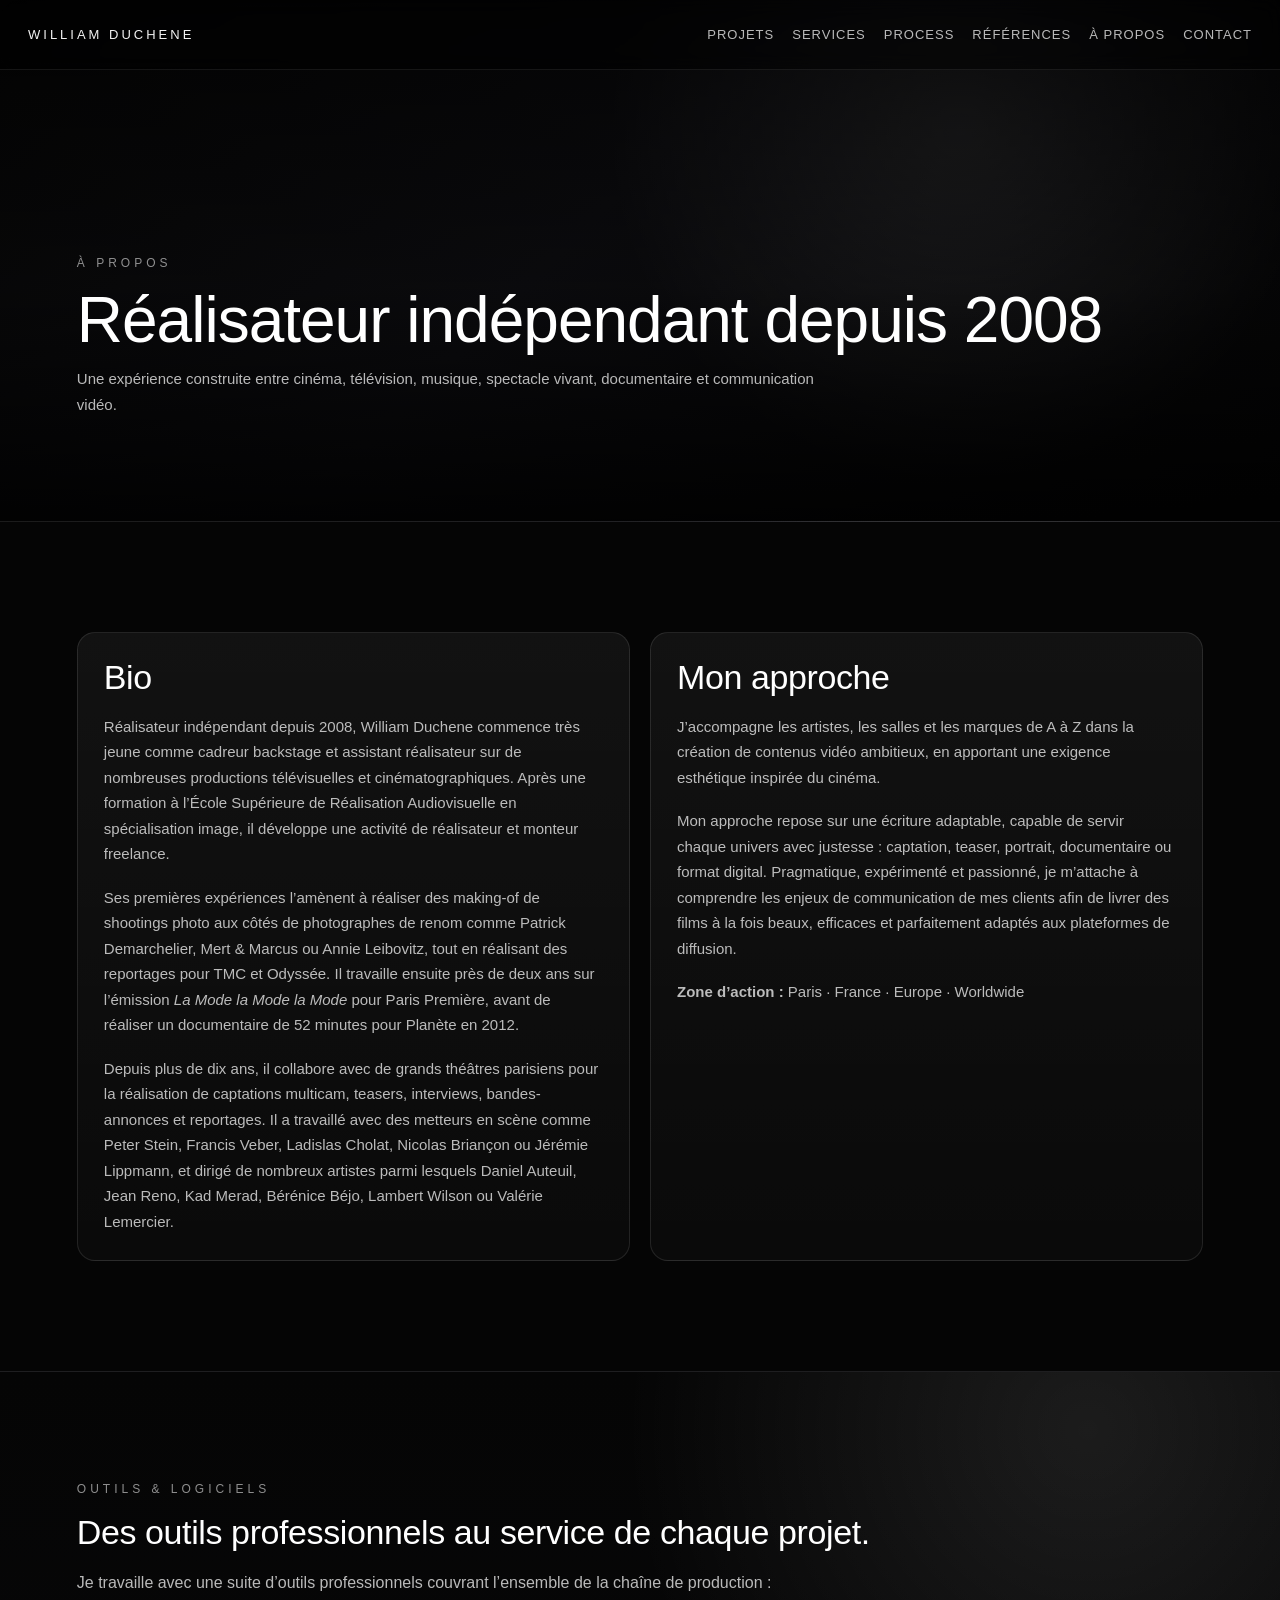
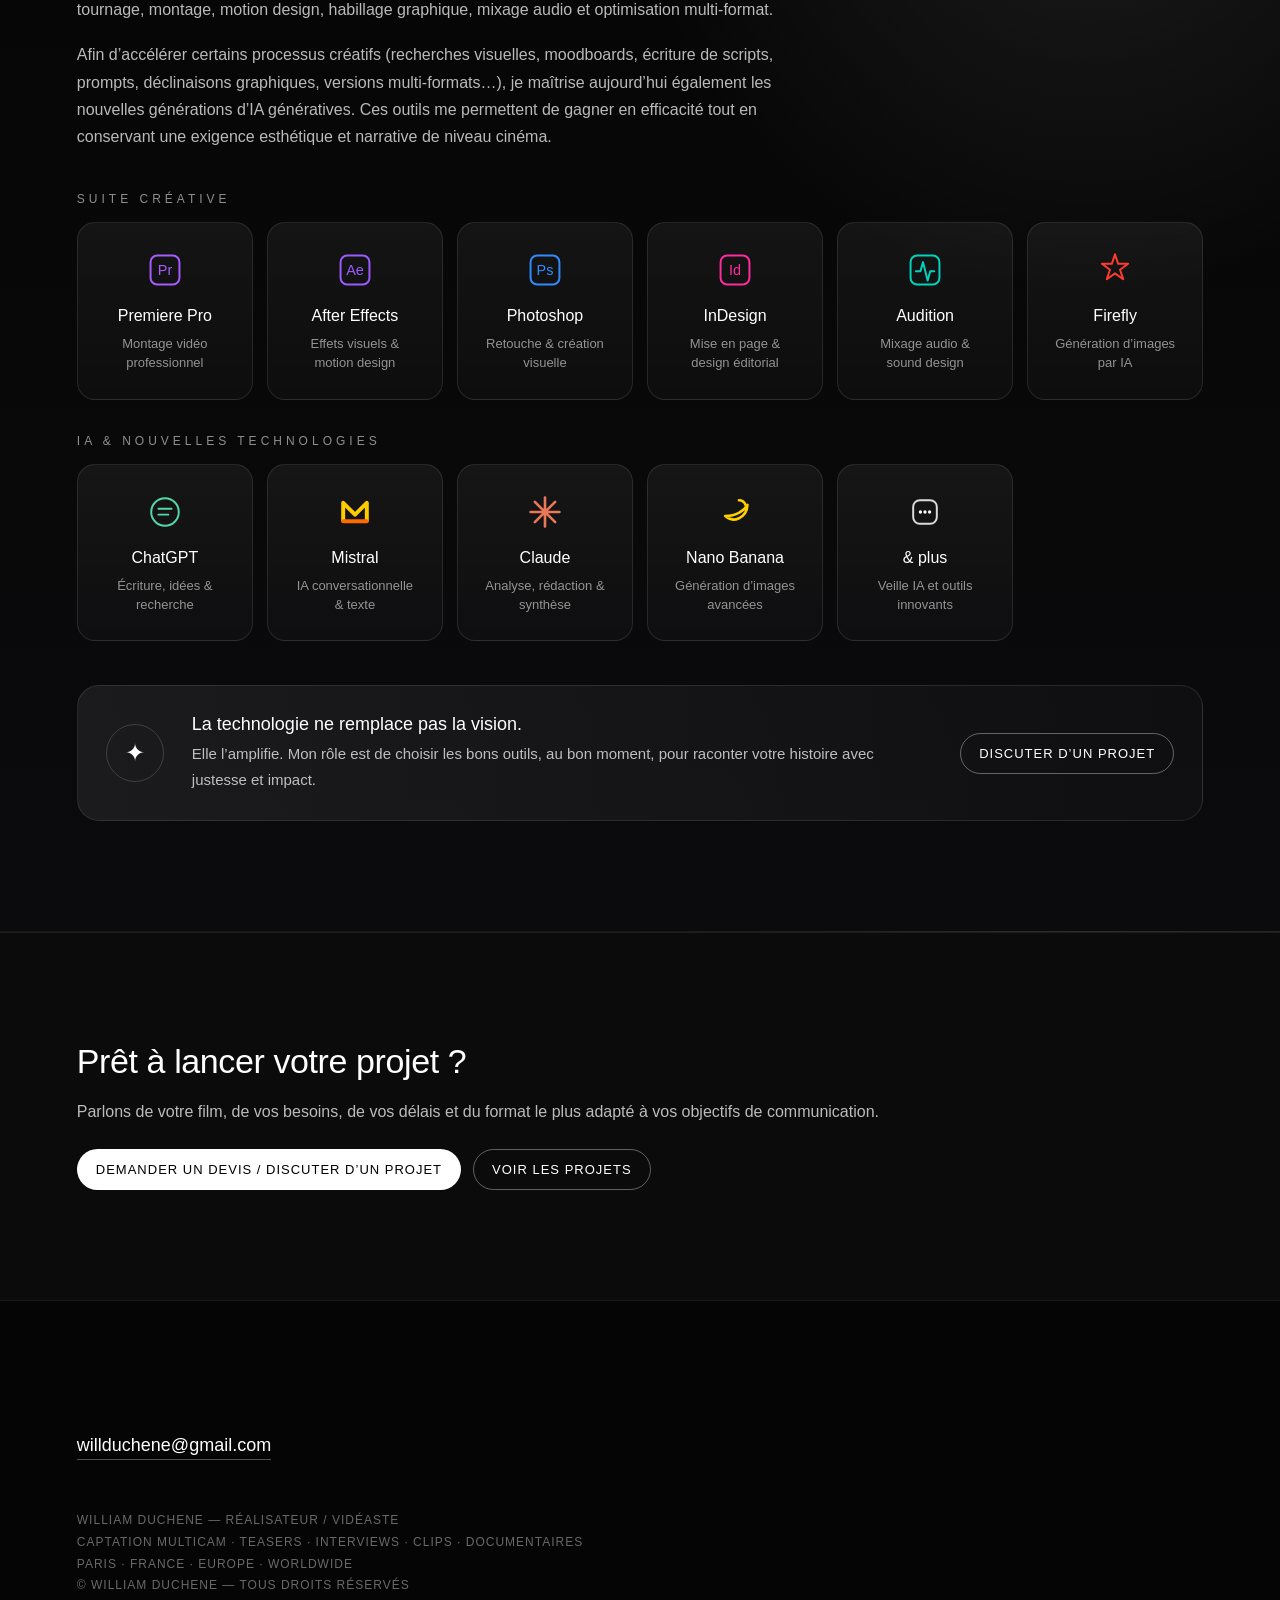
==== about.html @ 10865cca "Add files via upload" ====
<!DOCTYPE html>
<html lang="fr">
<head>
  <meta charset="UTF-8" />
  <meta name="viewport" content="width=device-width, initial-scale=1.0" />

  <title>À propos | William Duchene | Réalisateur & Vidéaste</title>
  <meta name="description" content="À propos de William Duchene, réalisateur et vidéaste indépendant basé à Paris. Bio, approche, outils professionnels, IA génératives et accompagnement vidéo de A à Z." />
  <meta name="author" content="William Duchene" />
  <meta name="robots" content="index, follow" />
  <meta http-equiv="Content-Language" content="fr" />

  <link rel="stylesheet" href="style.css" />
</head>

<body class="about-page">

<header class="topbar">
  <a class="logo" href="index.html">WILLIAM DUCHENE</a>

  <nav class="nav">
    <a href="index.html#projects">Projets</a>
    <a href="services.html">Services</a>
    <a href="process.html">Process</a>
    <a href="references.html">Références</a>
    <a href="about.html">À propos</a>
    <a href="index.html#contact">Contact</a>
  </nav>
</header>

<section class="page-hero">
  <div class="page-hero-overlay"></div>
  <div class="page-hero-content">
    <span class="kicker">À propos</span>
    <h1>Réalisateur indépendant depuis 2008</h1>
    <p>Une expérience construite entre cinéma, télévision, musique, spectacle vivant, documentaire et communication vidéo.</p>
  </div>
</section>


<section class="section">
  <div class="section-inner">
    <div class="content-grid">
      <article class="content-card">
        <h2>Bio</h2>
        <p>
          Réalisateur indépendant depuis 2008, William Duchene commence très jeune comme cadreur backstage et assistant réalisateur
          sur de nombreuses productions télévisuelles et cinématographiques. Après une formation à l’École Supérieure de Réalisation
          Audiovisuelle en spécialisation image, il développe une activité de réalisateur et monteur freelance.
        </p>
        <p style="margin-top:18px;">
          Ses premières expériences l’amènent à réaliser des making-of de shootings photo aux côtés de photographes de renom comme
          Patrick Demarchelier, Mert & Marcus ou Annie Leibovitz, tout en réalisant des reportages pour TMC et Odyssée.
          Il travaille ensuite près de deux ans sur l’émission <em>La Mode la Mode la Mode</em> pour Paris Première, avant de réaliser
          un documentaire de 52 minutes pour Planète en 2012.
        </p>
        <p style="margin-top:18px;">
          Depuis plus de dix ans, il collabore avec de grands théâtres parisiens pour la réalisation de captations multicam,
          teasers, interviews, bandes-annonces et reportages. Il a travaillé avec des metteurs en scène comme Peter Stein,
          Francis Veber, Ladislas Cholat, Nicolas Briançon ou Jérémie Lippmann, et dirigé de nombreux artistes parmi lesquels
          Daniel Auteuil, Jean Reno, Kad Merad, Bérénice Béjo, Lambert Wilson ou Valérie Lemercier.
        </p>
      </article>

      <article class="content-card">
        <h2>Mon approche</h2>
        <p>
          J’accompagne les artistes, les salles et les marques de A à Z dans la création de contenus vidéo ambitieux,
          en apportant une exigence esthétique inspirée du cinéma.
        </p>
        <p style="margin-top:18px;">
          Mon approche repose sur une écriture adaptable, capable de servir chaque univers avec justesse :
          captation, teaser, portrait, documentaire ou format digital. Pragmatique, expérimenté et passionné,
          je m’attache à comprendre les enjeux de communication de mes clients afin de livrer des films à la fois beaux,
          efficaces et parfaitement adaptés aux plateformes de diffusion.
        </p>
        <p style="margin-top:18px;">
          <strong>Zone d’action :</strong> Paris · France · Europe · Worldwide
        </p>
      </article>
    </div>
  </div>
</section>

<section class="section tools-section">
  <div class="section-inner">
    <span class="kicker">Outils & logiciels</span>
    <h2>Des outils professionnels au service de chaque projet.</h2>

    <div class="tools-intro">
      <p>
        Je travaille avec une suite d’outils professionnels couvrant l’ensemble de la chaîne de production :
        tournage, montage, motion design, habillage graphique, mixage audio et optimisation multi-format.
      </p>
      <p style="margin-top:18px;">
        Afin d’accélérer certains processus créatifs (recherches visuelles, moodboards, écriture de scripts,
        prompts, déclinaisons graphiques, versions multi-formats…), je maîtrise aujourd’hui également les nouvelles
        générations d’IA génératives. Ces outils me permettent de gagner en efficacité tout en conservant une
        exigence esthétique et narrative de niveau cinéma.
      </p>
    </div>

    <div class="tools-group-title">Suite créative</div>
    <div class="tools-grid">
      <article class="tool-card">
        <img src="assets/icons/premiere.svg" alt="Adobe Premiere Pro">
        <h3>Premiere Pro</h3>
        <p>Montage vidéo professionnel</p>
      </article>

      <article class="tool-card">
        <img src="assets/icons/aftereffects.svg" alt="Adobe After Effects">
        <h3>After Effects</h3>
        <p>Effets visuels & motion design</p>
      </article>

      <article class="tool-card">
        <img src="assets/icons/photoshop.svg" alt="Adobe Photoshop">
        <h3>Photoshop</h3>
        <p>Retouche & création visuelle</p>
      </article>

      <article class="tool-card">
        <img src="assets/icons/indesign.svg" alt="Adobe InDesign">
        <h3>InDesign</h3>
        <p>Mise en page & design éditorial</p>
      </article>

      <article class="tool-card">
        <img src="assets/icons/audition.svg" alt="Adobe Audition">
        <h3>Audition</h3>
        <p>Mixage audio & sound design</p>
      </article>

      <article class="tool-card">
        <img src="assets/icons/firefly.svg" alt="Adobe Firefly">
        <h3>Firefly</h3>
        <p>Génération d’images par IA</p>
      </article>
    </div>

    <div class="tools-group-title">IA & nouvelles technologies</div>
    <div class="tools-grid">
      <article class="tool-card">
        <img src="assets/icons/chatgpt.svg" alt="ChatGPT">
        <h3>ChatGPT</h3>
        <p>Écriture, idées & recherche</p>
      </article>

      <article class="tool-card">
        <img src="assets/icons/mistral.svg" alt="Mistral">
        <h3>Mistral</h3>
        <p>IA conversationnelle & texte</p>
      </article>

      <article class="tool-card">
        <img src="assets/icons/claude.svg" alt="Claude">
        <h3>Claude</h3>
        <p>Analyse, rédaction & synthèse</p>
      </article>

      <article class="tool-card">
        <img src="assets/icons/nanobanana.svg" alt="Nano Banana">
        <h3>Nano Banana</h3>
        <p>Génération d’images avancées</p>
      </article>

      <article class="tool-card">
        <img src="assets/icons/ai.svg" alt="IA générative">
        <h3>& plus</h3>
        <p>Veille IA et outils innovants</p>
      </article>
    </div>

    <div class="tools-manifesto">
      <div class="manifesto-icon">✦</div>
      <div>
        <strong>La technologie ne remplace pas la vision.</strong>
        <p>Elle l’amplifie. Mon rôle est de choisir les bons outils, au bon moment, pour raconter votre histoire avec justesse et impact.</p>
      </div>
      <a class="btn btn-outline" href="mailto:willduchene@gmail.com?subject=Demande%20de%20devis%20-%20Projet%20vid%C3%A9o">Discuter d’un projet</a>
    </div>
  </div>
</section>


<section class="section final-cta">
  <div class="section-inner">
    <h2>Prêt à lancer votre projet ?</h2>
    <p>Parlons de votre film, de vos besoins, de vos délais et du format le plus adapté à vos objectifs de communication.</p>
    <div class="contact-actions">
      <a class="btn" href="mailto:willduchene@gmail.com?subject=Demande%20de%20devis%20-%20Projet%20vid%C3%A9o">Demander un devis / Discuter d’un projet</a>
      <a class="btn btn-outline" href="index.html#projects">Voir les projets</a>
    </div>
  </div>
</section>

<section class="section contact">
  <div class="section-inner">
    <a class="contact-email" href="mailto:willduchene@gmail.com">willduchene@gmail.com</a>

    <footer class="footer">
      William Duchene — Réalisateur / Vidéaste<br />
      Captation multicam · Teasers · Interviews · Clips · Documentaires<br />
      Paris · France · Europe · Worldwide<br />
      © William Duchene — Tous droits réservés
    </footer>
  </div>
</section>

</body>
</html>
---- style.css ----
:root{
  --bg:#050505;
  --bg2:#0b0b0b;
  --panel:#111114;
  --text:#ffffff;
  --muted:rgba(255,255,255,0.72);
  --muted2:rgba(255,255,255,0.55);
  --line:rgba(255,255,255,0.08);
  --line2:rgba(255,255,255,0.14);
  --radius:14px;
}

*{box-sizing:border-box;}
html{scroll-behavior:smooth;}

body{
  margin:0;
  font-family:-apple-system, BlinkMacSystemFont, "Helvetica Neue", Helvetica, Arial, sans-serif;
  background:var(--bg);
  color:var(--text);
}

a{color:inherit;}

/* TOPBAR */
.topbar{
  position:fixed;
  top:0;
  left:0;
  right:0;
  height:70px;
  padding:0 28px;
  display:flex;
  align-items:center;
  justify-content:space-between;
  z-index:50;
  background:rgba(0,0,0,0.45);
  backdrop-filter: blur(10px);
  border-bottom:1px solid var(--line);
}

.logo{
  color:white;
  text-decoration:none;
  font-size:13px;
  letter-spacing:3px;
  text-transform:uppercase;
  opacity:0.95;
}

.nav{
  display:flex;
  gap:18px;
  align-items:center;
}

.nav a{
  color:var(--muted);
  text-decoration:none;
  font-size:13px;
  letter-spacing:1px;
  text-transform:uppercase;
  transition:0.2s;
  white-space:nowrap;
}

.nav a:hover{color:white;}

/* HERO */
.hero{
  position:relative;
  height:100vh;
  width:100%;
  overflow:hidden;
}

.hero-video{
  position:absolute;
  top:50%;
  left:50%;
  width:120%;
  height:120%;
  transform:translate(-50%,-50%);
  border:0;
  filter:contrast(1.05) brightness(0.75);
}

.hero-overlay,
.page-hero-overlay{
  position:absolute;
  inset:0;
  background:linear-gradient(
    0deg,
    rgba(0,0,0,0.88) 0%,
    rgba(0,0,0,0.36) 45%,
    rgba(0,0,0,0.70) 100%
  );
}

.hero-text{
  position:absolute;
  left:60px;
  bottom:70px;
  z-index:5;
  max-width:820px;
  text-shadow:0 8px 40px rgba(0,0,0,0.7);
}

.hero-text h1,
.page-hero h1{
  font-size:64px;
  line-height:1;
  margin:0 0 14px 0;
  font-weight:500;
  letter-spacing:-1px;
}

.hero-text p,
.page-hero p{
  margin:0 0 24px 0;
  font-size:15px;
  color:var(--muted);
  max-width:760px;
  line-height:1.7;
}

.hero-actions,
.contact-actions{
  display:flex;
  flex-wrap:wrap;
  gap:12px;
  margin-top:24px;
}

/* BUTTONS */
.btn{
  display:inline-flex;
  align-items:center;
  justify-content:center;
  padding:12px 18px;
  border-radius:999px;
  background:white;
  color:black;
  text-decoration:none;
  font-size:13px;
  letter-spacing:1px;
  text-transform:uppercase;
  border:1px solid transparent;
  transition:0.2s;
  cursor:pointer;
}

.btn:hover{transform:translateY(-1px);}

.btn-outline{
  background:transparent;
  color:white;
  border:1px solid rgba(255,255,255,0.35);
}

.btn-outline:hover{
  border-color:rgba(255,255,255,0.85);
}

/* GLOBAL SECTIONS */
.section{padding:110px 0;}

.section-inner{
  width:min(1200px, 88%);
  margin:0 auto;
}

.section-header{margin-bottom:28px;}

.section h2{
  margin:0 0 18px 0;
  font-size:34px;
  line-height:1.08;
  font-weight:500;
  letter-spacing:-0.4px;
}

.section h3{
  margin:0 0 12px 0;
  font-size:20px;
  font-weight:500;
}

.section p{
  margin:0;
  max-width:860px;
  font-size:16px;
  line-height:1.7;
  color:var(--muted);
}

.subtitle{
  margin-top:8px !important;
  color:var(--muted2) !important;
}

.featured{
  background:var(--bg2);
  border-top:1px solid var(--line);
  border-bottom:1px solid var(--line);
}

.catalog{background:var(--bg);}

.contact{
  background:var(--bg);
  border-top:1px solid var(--line);
}

/* FEATURED */
.featured-row{
  margin-top:35px;
  display:grid;
  grid-template-columns:repeat(4, 1fr);
  gap:16px;
}

.featured-card,
.card{
  position:relative;
  border-radius:var(--radius);
  overflow:hidden;
  cursor:pointer;
  background:black;
  border:1px solid rgba(255,255,255,0.06);
  transition:0.25s;
}

.featured-card:hover,
.card:hover{
  transform:translateY(-4px);
  border-color:rgba(255,255,255,0.28);
}

.featured-thumb,
.thumb{
  width:100%;
  aspect-ratio:16/9;
  overflow:hidden;
  background:#000;
}

.featured-thumb img,
.thumb img{
  width:100%;
  height:100%;
  object-fit:cover;
  display:block;
  filter:contrast(1.05) brightness(0.86);
  transform:scale(1.02);
}

.featured-meta,
.meta{padding:12px 12px 14px 12px;}

.featured-meta h3,
.meta h3{
  margin:0;
  font-size:13px;
  line-height:1.35;
  font-weight:500;
  color:white;
}

.meta span{
  display:block;
  margin-top:6px;
  font-size:11px;
  letter-spacing:1px;
  text-transform:uppercase;
  color:rgba(255,255,255,0.55);
}

/* FILTERS */
.filters{
  display:flex;
  flex-wrap:wrap;
  gap:10px;
  margin:20px 0 28px 0;
}

.filter{
  background:transparent;
  color:rgba(255,255,255,0.75);
  border:1px solid rgba(255,255,255,0.18);
  border-radius:999px;
  padding:10px 14px;
  font-size:12px;
  letter-spacing:1px;
  text-transform:uppercase;
  cursor:pointer;
  transition:0.2s;
}

.filter:hover{
  border-color:rgba(255,255,255,0.6);
  color:white;
}

.filter.active{
  background:white;
  color:black;
  border-color:white;
}

/* GRID */
.grid{
  display:grid;
  grid-template-columns:repeat(3, 1fr);
  gap:16px;
}

.loadmore-wrap{
  margin-top:34px;
  display:flex;
  justify-content:center;
}

/* LIGHTBOX */
.lightbox{
  display:none;
  position:fixed;
  inset:0;
  background:rgba(0,0,0,0.95);
  z-index:999;
  justify-content:center;
  align-items:center;
  padding:30px;
}

.lightbox-content{
  width:min(1200px, 92vw);
  aspect-ratio:16/9;
  background:black;
  border-radius:16px;
  overflow:hidden;
  border:1px solid rgba(255,255,255,0.15);
}

.lightbox iframe{
  width:100%;
  height:100%;
  border:0;
}

.lightbox-close{
  position:absolute;
  top:22px;
  right:22px;
  width:44px;
  height:44px;
  border-radius:999px;
  border:1px solid rgba(255,255,255,0.3);
  background:rgba(0,0,0,0.3);
  color:white;
  font-size:18px;
  cursor:pointer;
}

.lightbox-close:hover{border-color:rgba(255,255,255,0.9);}

/* PAGES */
.page-hero{
  position:relative;
  min-height:58vh;
  display:flex;
  align-items:flex-end;
  padding:140px 0 80px 0;
  overflow:hidden;
  background:
    radial-gradient(circle at 75% 25%, rgba(255,255,255,0.12), transparent 34%),
    linear-gradient(135deg, #080808 0%, #101014 45%, #050505 100%);
  border-bottom:1px solid var(--line);
}

.page-hero-content{
  position:relative;
  z-index:2;
  width:min(1200px, 88%);
  margin:0 auto;
}

.kicker{
  display:block;
  margin-bottom:18px;
  font-size:12px;
  letter-spacing:4px;
  text-transform:uppercase;
  color:var(--muted2);
}

.content-grid{
  display:grid;
  grid-template-columns:repeat(2, minmax(0, 1fr));
  gap:20px;
}

.content-card,
.service-card,
.process-step,
.tool-card{
  background:linear-gradient(180deg, rgba(255,255,255,0.055), rgba(255,255,255,0.025));
  border:1px solid rgba(255,255,255,0.10);
  border-radius:18px;
  padding:26px;
}

.content-card p,
.service-card p,
.process-step p,
.tool-card p{font-size:15px;}

.number{
  display:inline-flex;
  align-items:center;
  justify-content:center;
  width:34px;
  height:34px;
  border-radius:50%;
  border:1px solid rgba(255,255,255,0.2);
  color:var(--muted);
  font-size:12px;
  margin-bottom:18px;
}

.process-grid{
  display:grid;
  grid-template-columns:repeat(4, minmax(0, 1fr));
  gap:16px;
}

.services-grid{
  display:grid;
  grid-template-columns:repeat(3, minmax(0, 1fr));
  gap:16px;
}

.references-logo-wrap{
  width:100%;
  margin-top:40px;
  display:flex;
  justify-content:center;
  align-items:center;
  padding:28px;
  border-radius:24px;
  background:linear-gradient(180deg, rgba(255,255,255,0.04), rgba(255,255,255,0.015));
  border:1px solid rgba(255,255,255,0.10);
}

.references-logo-wrap img{
  width:100%;
  max-width:1100px;
  height:auto;
  display:block;
}

/* TOOLS SECTION */
.tools-section{
  background:
    radial-gradient(circle at 85% 5%, rgba(255,255,255,0.09), transparent 30%),
    linear-gradient(180deg, #050505 0%, #0b0b0d 100%);
  border-top:1px solid var(--line);
  border-bottom:1px solid var(--line);
}

.tools-intro{
  max-width:760px;
  margin-bottom:42px;
}

.tools-group-title{
  margin:34px 0 16px 0;
  font-size:12px;
  letter-spacing:4px;
  text-transform:uppercase;
  color:var(--muted2);
}

.tools-grid{
  display:grid;
  grid-template-columns:repeat(6, minmax(0, 1fr));
  gap:14px;
}

.tool-card{
  min-height:160px;
  display:flex;
  flex-direction:column;
  justify-content:center;
  align-items:center;
  text-align:center;
  gap:10px;
  transition:0.25s ease;
}

.tool-card:hover{
  transform:translateY(-3px);
  border-color:rgba(255,255,255,0.25);
  background:linear-gradient(180deg, rgba(255,255,255,0.075), rgba(255,255,255,0.03));
}

.tool-card img{
  width:42px;
  height:42px;
  object-fit:contain;
}

.tool-card h3{
  margin:6px 0 0 0;
  font-size:16px;
}

.tool-card p{
  margin:0;
  font-size:13px;
  line-height:1.45;
  color:var(--muted2);
}

.tools-manifesto{
  margin-top:44px;
  display:grid;
  grid-template-columns:auto 1fr auto;
  align-items:center;
  gap:28px;
  padding:28px;
  border-radius:22px;
  background:linear-gradient(90deg, rgba(255,255,255,0.07), rgba(255,255,255,0.025));
  border:1px solid rgba(255,255,255,0.10);
}

.manifesto-icon{
  width:58px;
  height:58px;
  border-radius:50%;
  display:flex;
  align-items:center;
  justify-content:center;
  border:1px solid rgba(255,255,255,0.16);
  font-size:24px;
}

.tools-manifesto strong{
  display:block;
  margin-bottom:6px;
  font-size:18px;
  font-weight:500;
}

.tools-manifesto p{font-size:15px;}

/* CONTACT / FOOTER */
.contact-email{
  display:inline-block;
  margin-top:24px;
  font-size:18px;
  color:white;
  text-decoration:none;
  border-bottom:1px solid rgba(255,255,255,0.3);
  padding-bottom:3px;
}

.contact-email:hover{border-bottom-color:white;}

.footer{
  margin-top:50px;
  font-size:12px;
  line-height:1.8;
  color:rgba(255,255,255,0.4);
  letter-spacing:1px;
  text-transform:uppercase;
}

.final-cta{
  background:var(--bg2);
  border-top:1px solid var(--line);
}

/* MOBILE */
@media(max-width:1100px){
  .tools-grid{grid-template-columns:repeat(3, 1fr);}
  .process-grid{grid-template-columns:repeat(2, 1fr);}
  .services-grid{grid-template-columns:repeat(2, 1fr);}
  .featured-row{grid-template-columns:repeat(2, 1fr);}
}

@media(max-width:900px){
  .hero-text{
    left:22px;
    right:22px;
    bottom:50px;
  }

  .hero-text h1,
  .page-hero h1{
    font-size:42px;
  }

  .grid{grid-template-columns:repeat(2, 1fr);}

  .topbar{padding:0 18px;}

  .nav{display:none;}

  .content-grid{grid-template-columns:1fr;}

  .tools-manifesto{
    grid-template-columns:1fr;
    text-align:left;
  }
}

@media(max-width:560px){
  .section{padding:78px 0;}

  .grid,
  .featured-row,
  .process-grid,
  .services-grid,
  .tools-grid{
    grid-template-columns:1fr;
  }

  .hero-text h1,
  .page-hero h1{
    font-size:34px;
  }

  .hero-actions{
    flex-direction:column;
    align-items:flex-start;
  }

  .btn{width:100%;}

  .page-hero{min-height:52vh;}

  .tool-card{min-height:135px;}
}
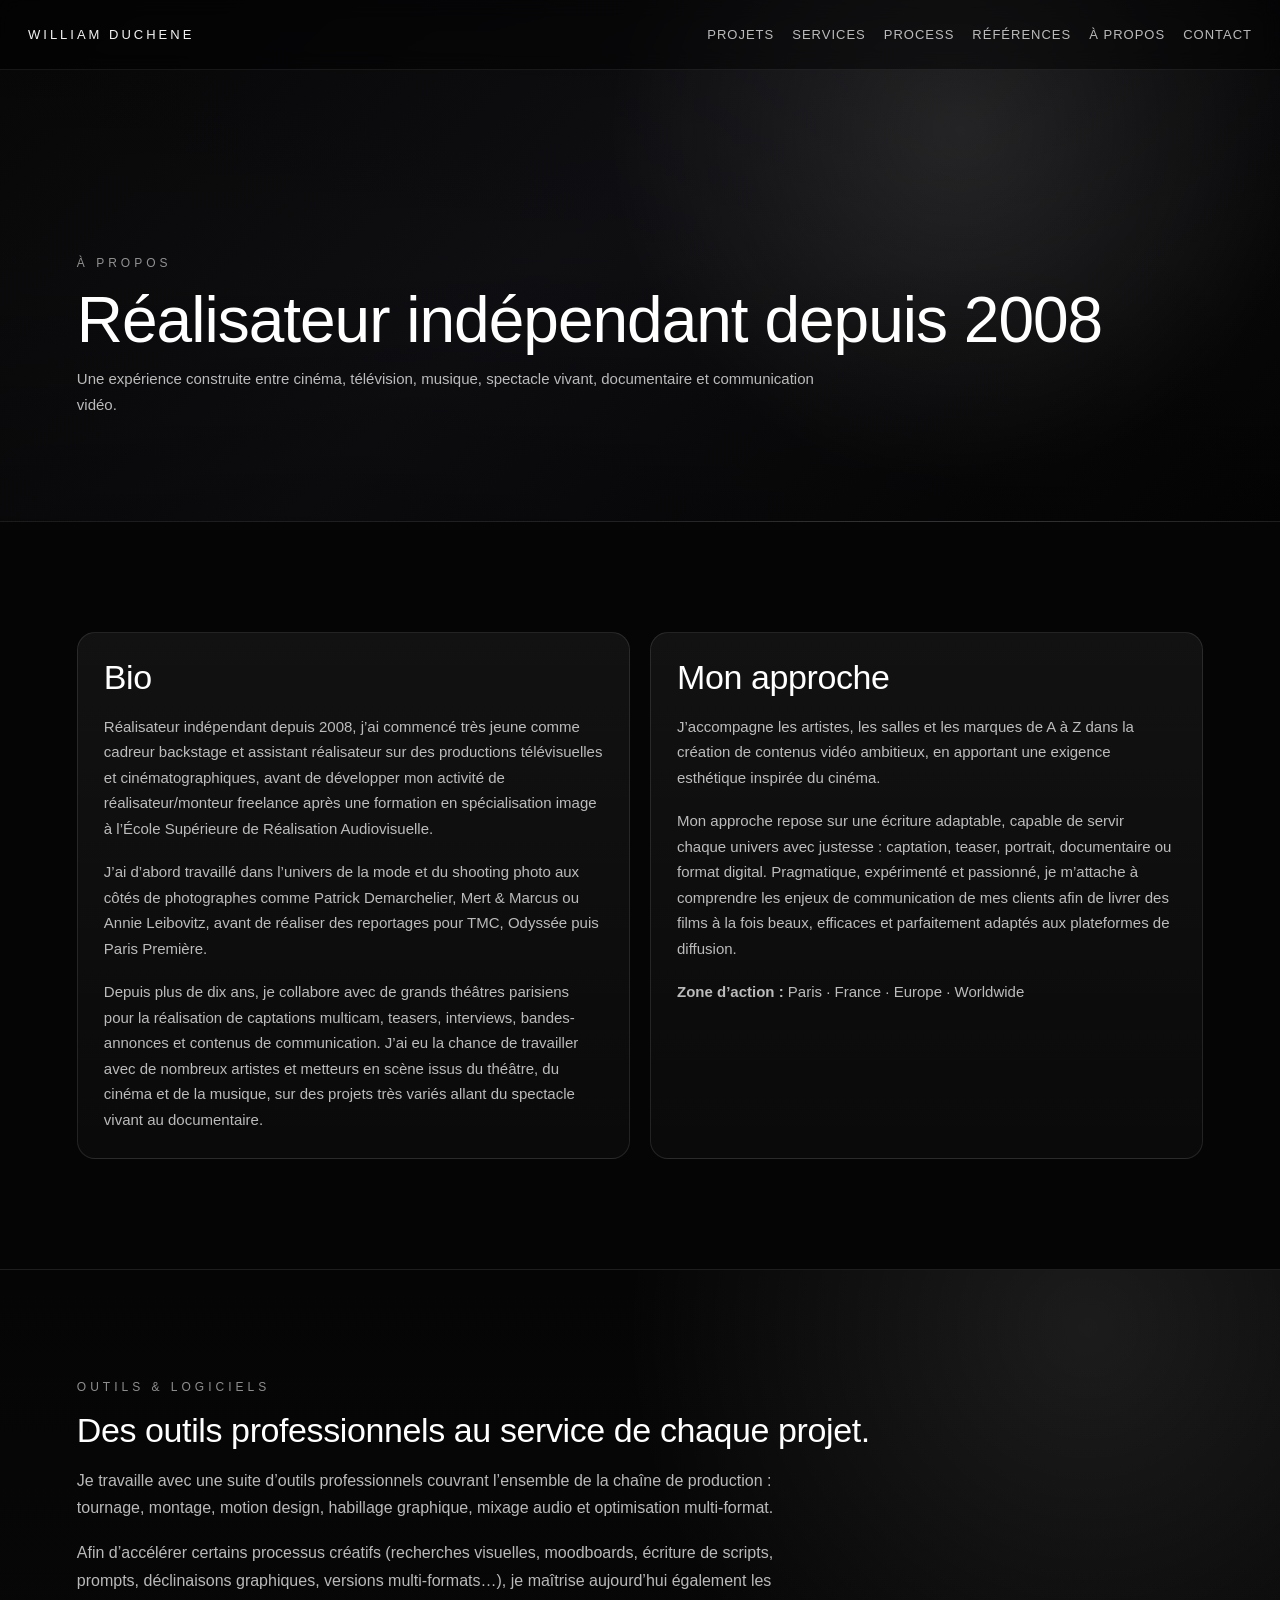
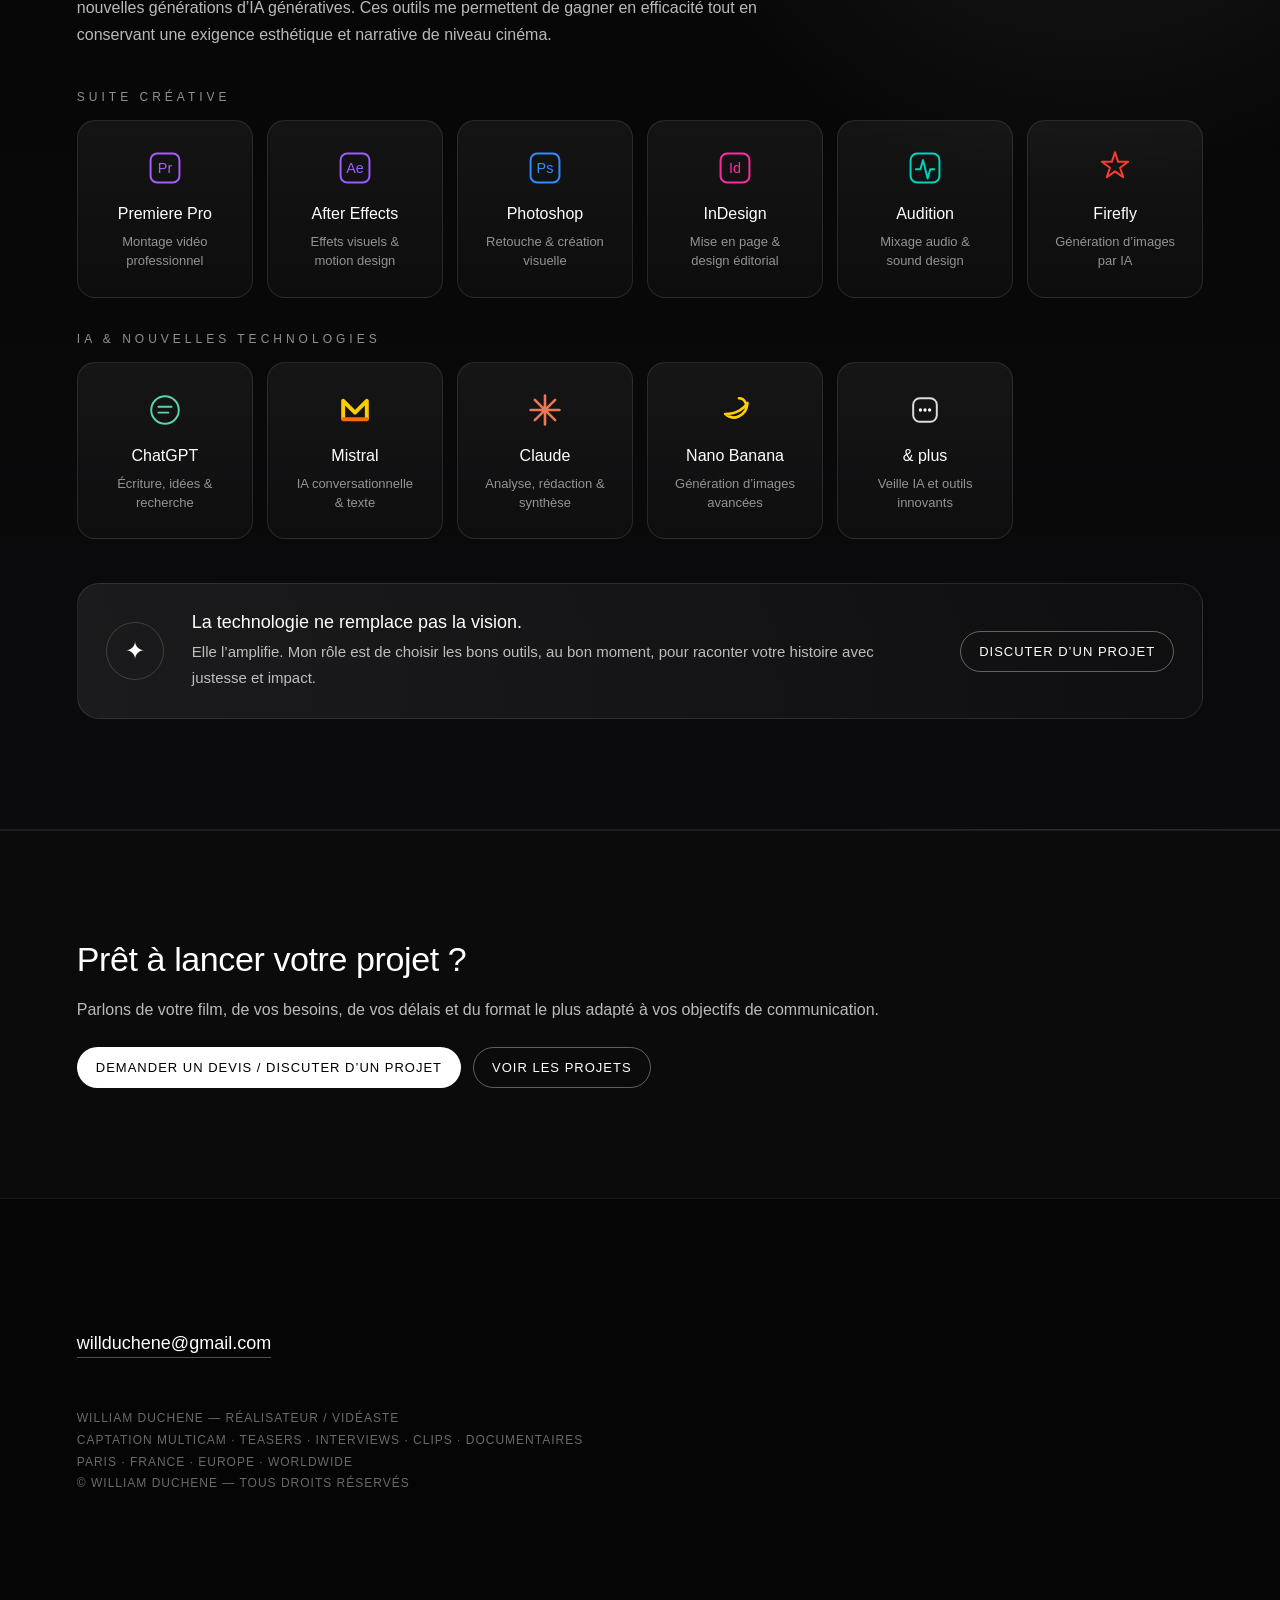
==== commit ab93e27f: "Update about.html" ====
--- a/about.html
+++ b/about.html
@@ -44,21 +44,15 @@
       <article class="content-card">
         <h2>Bio</h2>
         <p>
-          Réalisateur indépendant depuis 2008, William Duchene commence très jeune comme cadreur backstage et assistant réalisateur
-          sur de nombreuses productions télévisuelles et cinématographiques. Après une formation à l’École Supérieure de Réalisation
-          Audiovisuelle en spécialisation image, il développe une activité de réalisateur et monteur freelance.
-        </p>
-        <p style="margin-top:18px;">
-          Ses premières expériences l’amènent à réaliser des making-of de shootings photo aux côtés de photographes de renom comme
-          Patrick Demarchelier, Mert & Marcus ou Annie Leibovitz, tout en réalisant des reportages pour TMC et Odyssée.
-          Il travaille ensuite près de deux ans sur l’émission <em>La Mode la Mode la Mode</em> pour Paris Première, avant de réaliser
-          un documentaire de 52 minutes pour Planète en 2012.
-        </p>
-        <p style="margin-top:18px;">
-          Depuis plus de dix ans, il collabore avec de grands théâtres parisiens pour la réalisation de captations multicam,
-          teasers, interviews, bandes-annonces et reportages. Il a travaillé avec des metteurs en scène comme Peter Stein,
-          Francis Veber, Ladislas Cholat, Nicolas Briançon ou Jérémie Lippmann, et dirigé de nombreux artistes parmi lesquels
-          Daniel Auteuil, Jean Reno, Kad Merad, Bérénice Béjo, Lambert Wilson ou Valérie Lemercier.
+          Réalisateur indépendant depuis 2008, j’ai commencé très jeune comme cadreur backstage et assistant réalisateur sur des productions télévisuelles et cinématographiques, avant de développer mon activité de réalisateur/monteur freelance après une formation en spécialisation image à l’École Supérieure de Réalisation Audiovisuelle.
+
+        </p>
+        <p style="margin-top:18px;">
+          J’ai d’abord travaillé dans l’univers de la mode et du shooting photo aux côtés de photographes comme Patrick Demarchelier, Mert & Marcus ou Annie Leibovitz, avant de réaliser des reportages pour TMC, Odyssée puis Paris Première.
+
+        </p>
+        <p style="margin-top:18px;">
+          Depuis plus de dix ans, je collabore avec de grands théâtres parisiens pour la réalisation de captations multicam, teasers, interviews, bandes-annonces et contenus de communication. J’ai eu la chance de travailler avec de nombreux artistes et metteurs en scène issus du théâtre, du cinéma et de la musique, sur des projets très variés allant du spectacle vivant au documentaire.
         </p>
       </article>
 
--- a/style.css
+++ b/style.css
@@ -82,7 +82,7 @@
   height:120%;
   transform:translate(-50%,-50%);
   border:0;
-  filter:contrast(1.05) brightness(0.75);
+  filter:none;
 }
 
 .hero-overlay,
@@ -91,9 +91,9 @@
   inset:0;
   background:linear-gradient(
     0deg,
-    rgba(0,0,0,0.88) 0%,
-    rgba(0,0,0,0.36) 45%,
-    rgba(0,0,0,0.70) 100%
+    rgba(0,0,0,0.35) 0%,
+    rgba(0,0,0,0.08) 50%,
+    rgba(0,0,0,0.22) 100%
   );
 }
 
